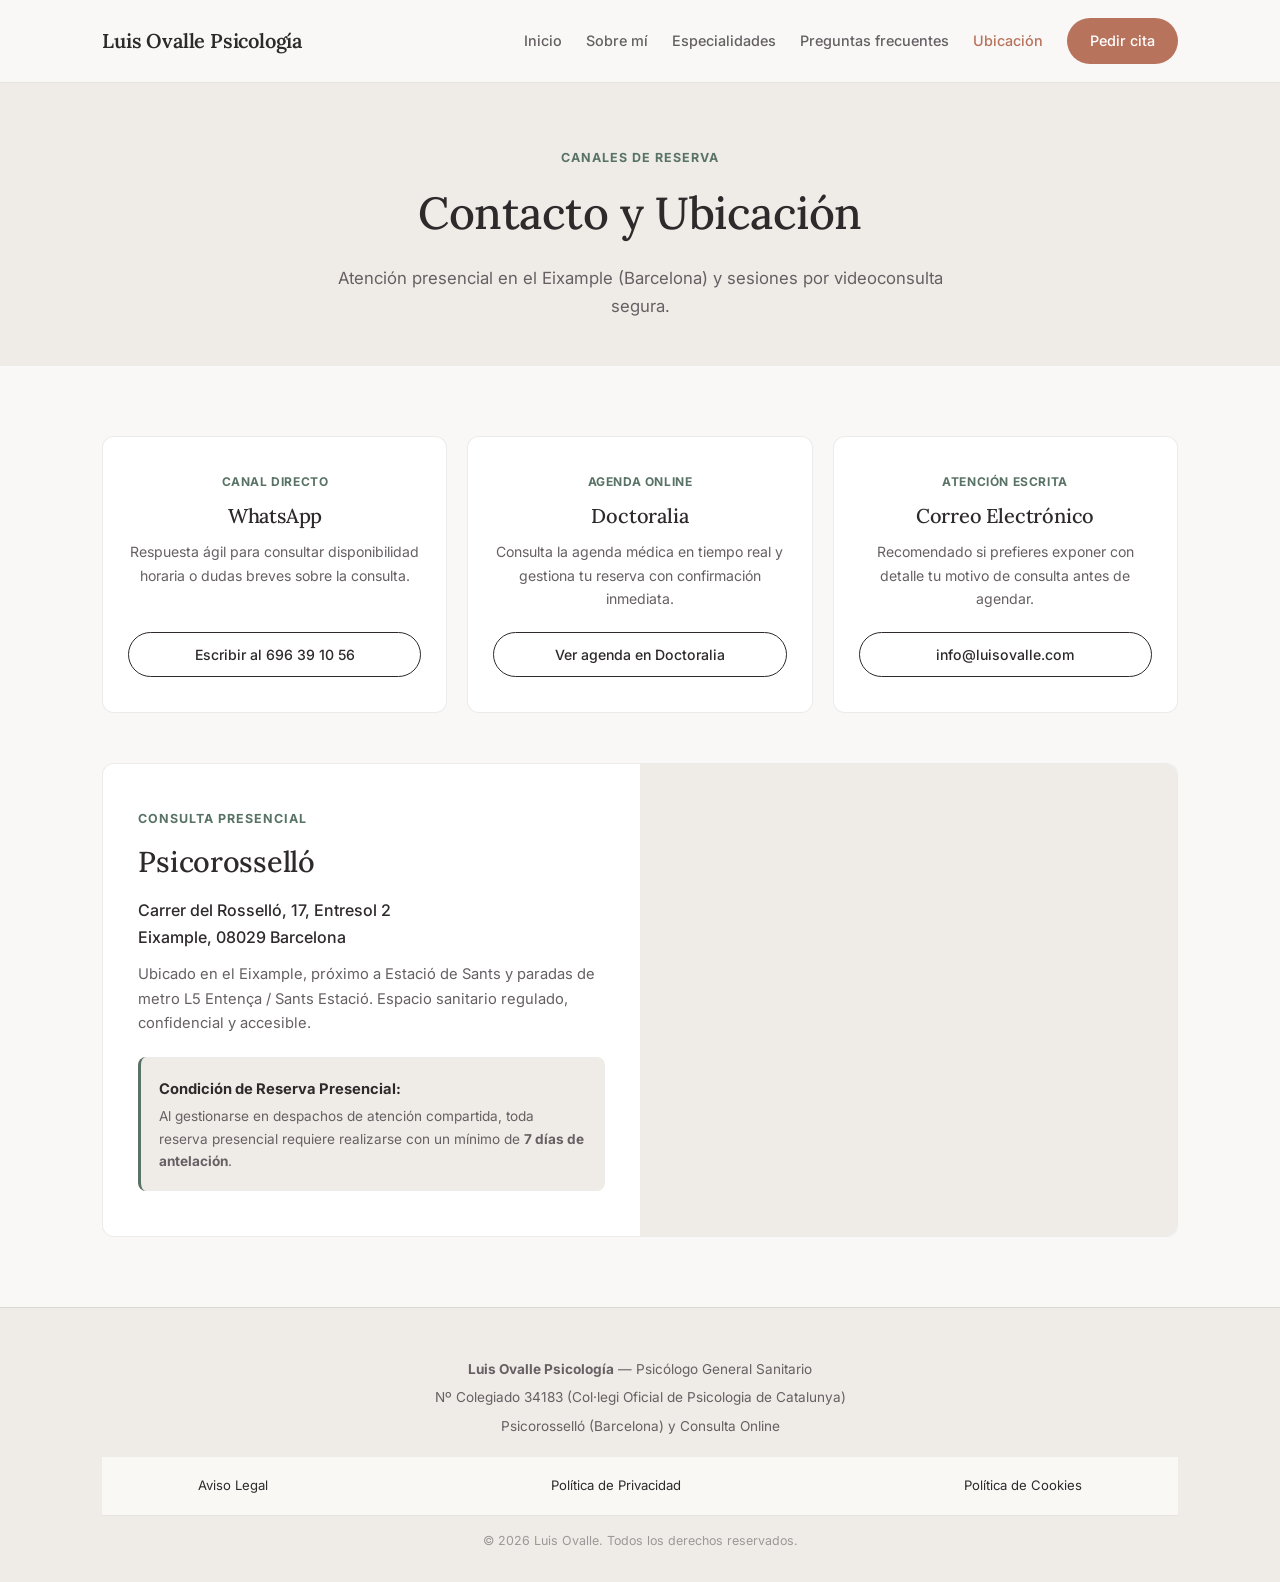
==== contacto-ubicacion.html @ 7ebac65e "Add files via upload" ====
<!DOCTYPE html>
<html lang="es">
<head>
    <meta charset="UTF-8">
    <meta name="viewport" content="width=device-width, initial-scale=1.0">
    <title>Contacto y Ubicación en Barcelona | Luis Ovalle Psicología</title>
    <meta name="description" content="Consulta presencial en Psicorosselló (Barcelona) y atención online. Reserva cita mediante WhatsApp, Doctoralia o correo electrónico.">
    
    <link rel="preconnect" href="https://fonts.googleapis.com">
    <link rel="preconnect" href="https://fonts.gstatic.com" crossorigin>
    <link href="https://fonts.googleapis.com/css2?family=Inter:wght@300;400;500;600;700&family=Lora:ital,wght@0,400;0,500;1,400&display=swap" rel="stylesheet">
    
    <link rel="stylesheet" href="css/config.css">
    <link rel="stylesheet" href="css/style.css">
    
    <link rel="icon" type="image/png" sizes="32x32" href="img/favicon-32x32.png">
    <meta property="og:title" content="Contacto y Ubicación | Luis Ovalle Psicología">
    <meta property="og:description" content="Consulta presencial en Psicorosselló (Barcelona) y online. Vías de reserva directa.">
    <meta property="og:image" content="https://luisovalle.com/img/og-preview.jpg">
</head>
<body>

    <!-- Navegación -->
    <!-- MENÚ COMÚN: editar js/componentes.js -->
    <div id="menu-comun"></div>

    <!-- Cabecera -->
    <header style="padding: 60px 8% 45px; text-align: center; background-color: var(--bg-alt);">
        <div class="section-container">
            <span class="section-subtitle">Canales de Reserva</span>
            <h1 style="font-size: 2.8rem; margin-bottom: 15px;">Contacto y Ubicación</h1>
            <p style="color: var(--text-light); max-width: 650px; margin: 0 auto; font-size: 1.05rem;">
                Atención presencial en el Eixample (Barcelona) y sesiones por videoconsulta segura.
            </p>
        </div>
    </header>

    <main style="padding: 70px 8%; background-color: var(--bg-base);">
        <div class="section-container">

            <!-- Canales Directos -->
            <div class="contact-grid" style="margin-bottom: 50px;">
                <div class="contact-card">
                    <div>
                        <span class="contact-meta">Canal Directo</span>
                        <h3>WhatsApp</h3>
                        <p>Respuesta ágil para consultar disponibilidad horaria o dudas breves sobre la consulta.</p>
                    </div>
                    <a href="https://wa.me/34696391056?text=Hola%20Luis,%20me%20gustar%C3%ADa%20consultar%20disponibilidad%20para%20una%20primera%20sesi%C3%B3n." target="_blank" class="btn btn-outline">Escribir al 696 39 10 56</a>
                </div>

                <div class="contact-card">
                    <div>
                        <span class="contact-meta">Agenda Online</span>
                        <h3>Doctoralia</h3>
                        <p>Consulta la agenda médica en tiempo real y gestiona tu reserva con confirmación inmediata.</p>
                    </div>
                    <a href="https://www.doctoralia.es/luis-ovalle/psicologo/barcelona" target="_blank" class="btn btn-outline">Ver agenda en Doctoralia</a>
                </div>

                <div class="contact-card">
                    <div>
                        <span class="contact-meta">Atención Escrita</span>
                        <h3>Correo Electrónico</h3>
                        <p>Recomendado si prefieres exponer con detalle tu motivo de consulta antes de agendar.</p>
                    </div>
                    <a href="mailto:info@luisovalle.com?subject=Consulta%20sobre%20sesiones%20psicol%C3%B3gicas" class="btn btn-outline">info@luisovalle.com</a>
                </div>
            </div>

            <!-- Ubicación -->
            <div style="background: #FFFFFF; border-radius: var(--border-radius); border: 1px solid var(--border-light); overflow: hidden; display: grid; grid-template-columns: 1fr 1fr; gap: 0;">
                
                <div style="padding: 45px 35px; display: flex; flex-direction: column; justify-content: center;">
                    <span class="section-subtitle">Consulta Presencial</span>
                    <h2 style="font-size: 1.8rem; margin-bottom: 12px;">Psicorosselló</h2>
                    <p style="color: var(--text-main); font-weight: 500; margin-bottom: 12px;">
                        Carrer del Rosselló, 17, Entresol 2<br>
                        Eixample, 08029 Barcelona
                    </p>
                    <p style="color: var(--text-light); font-size: 0.92rem; margin-bottom: 22px;">
                        Ubicado en el Eixample, próximo a Estació de Sants y paradas de metro L5 Entença / Sants Estació. Espacio sanitario regulado, confidencial y accesible.
                    </p>

                    <div style="background-color: var(--bg-alt); padding: 18px; border-radius: 8px; border-left: 3px solid var(--secondary);">
                        <strong style="color: var(--text-main); font-size: 0.92rem;">Condición de Reserva Presencial:</strong>
                        <p style="color: var(--text-light); font-size: 0.85rem; margin-top: 4px;">
                            Al gestionarse en despachos de atención compartida, toda reserva presencial requiere realizarse con un mínimo de <strong>7 días de antelación</strong>.
                        </p>
                    </div>
                </div>

                <!-- Mapa -->
                <div style="min-height: 380px; width: 100%; background-color: var(--bg-alt);">
                    <iframe 
                        title="Ubicación Psicorosselló"
                        width="100%" 
                        height="100%" 
                        frameborder="0" 
                        scrolling="no" 
                        marginheight="0" 
                        marginwidth="0" 
                        src="https://maps.google.com/maps?q=Carrer%20del%20Rossell%C3%B3,%2017,%2008029%20Barcelona&t=&z=16&ie=UTF8&iwloc=&output=embed"
                        style="border: 0; min-height: 380px; display: block;">
                    </iframe>
                </div>

            </div>

        </div>
    </main>

    <!-- Pie de página -->
    <!-- PIE COMÚN: editar js/componentes.js -->
    <div id="footer-comun"></div>

    <script src="js/componentes.js" defer></script>
</body>
</html>
---- css/config.css ----
/* EDITAR AQUÍ: colores y variables globales */
/* Variables de Diseño */
:root {
    --bg-base: #F9F8F6;
    --bg-alt: #EFECE7;
    --text-main: #2E2A2C;
    --text-light: #666064;
    --accent: #B8735D;
    --accent-hover: #9E5F4B;
    --secondary: #587365;
    --border-light: rgba(0, 0, 0, 0.08);
    --border-radius: 12px;
}
---- css/style.css ----
/* ESTILOS GENERALES: estructura, componentes y responsive. */
/* Colores definidos en css/config.css */

* {
    box-sizing: border-box;
    margin: 0;
    padding: 0;
}

html {
    scroll-behavior: smooth;
}

body {
    font-family: 'Inter', sans-serif;
    background-color: var(--bg-base);
    color: var(--text-main);
    line-height: 1.65;
    -webkit-font-smoothing: antialiased;
}

h1, h2, h3, h4, .logo {
    font-family: 'Lora', serif;
    font-weight: 500;
    color: var(--text-main);
    letter-spacing: -0.01em;
}

/* Navegación horizontal en una sola línea */
nav {
    display: flex;
    justify-content: space-between;
    align-items: center;
    padding: 18px 8%;
    background-color: rgba(249, 248, 246, 0.96);
    backdrop-filter: blur(8px);
    position: sticky;
    top: 0;
    z-index: 1000;
    border-bottom: 1px solid var(--border-light);
}

.logo {
    font-size: 1.25rem;
    text-decoration: none;
    font-weight: 600;
    color: var(--text-main);
    white-space: nowrap;
}

.nav-links {
    display: flex;
    align-items: center;
    gap: 24px;
}

.nav-links a {
    text-decoration: none;
    color: var(--text-light);
    font-size: 0.9rem;
    font-weight: 500;
    transition: color 0.2s ease;
    white-space: nowrap;
}

.nav-links a:hover,
.nav-links a.active {
    color: var(--accent);
}

/* Botones */
.btn {
    display: inline-block;
    background-color: var(--accent);
    color: #FFFFFF !important;
    padding: 10px 22px;
    text-decoration: none;
    border-radius: 25px;
    font-size: 0.88rem;
    font-weight: 500;
    transition: all 0.2s ease;
    border: 1px solid transparent;
    cursor: pointer;
    text-align: center;
    white-space: nowrap;
}

.btn:hover {
    background-color: var(--accent-hover);
    transform: translateY(-1px);
}

.btn-outline {
    background-color: transparent;
    color: var(--text-main) !important;
    border: 1.5px solid var(--text-main);
}

.btn-outline:hover {
    background-color: var(--text-main);
    color: #FFFFFF !important;
}

/* Hero / Portada */
.hero {
    display: flex;
    align-items: center;
    justify-content: space-between;
    padding: 60px 8% 70px;
    gap: 40px;
    max-width: 1200px;
    margin: 0 auto;
}

.hero-content {
    flex: 1.1;
    max-width: 580px;
}

.hero-tag {
    display: inline-block;
    background-color: var(--bg-alt);
    padding: 5px 14px;
    border-radius: 16px;
    font-size: 0.78rem;
    font-weight: 600;
    letter-spacing: 0.04em;
    text-transform: uppercase;
    margin-bottom: 20px;
    color: var(--secondary);
}

.hero h1 {
    font-size: 3rem;
    line-height: 1.18;
    margin-bottom: 20px;
}

.hero h1 i {
    font-style: italic;
    color: var(--accent);
}

.hero p {
    font-size: 1.05rem;
    color: var(--text-light);
    margin-bottom: 30px;
}

.hero-buttons {
    display: flex;
    gap: 12px;
    flex-wrap: wrap;
}

.hero-image-wrapper {
    flex: 0.9;
    display: flex;
    justify-content: flex-end;
}

.hero-image {
    width: 100%;
    max-width: 420px;
    height: 520px;
    background-color: #E2DDD5;
    border-radius: 16px;
    background-image: url('img/luis-ovalle.jpg');
    background-size: cover;
    background-position: center;
    border: 1px solid var(--border-light);
}

/* Cita */
.quote-section {
    background-color: var(--secondary);
    color: #FFFFFF;
    text-align: center;
    padding: 50px 8%;
}

.quote-section h2 {
    font-size: 1.7rem;
    color: #FFFFFF;
    max-width: 800px;
    margin: 0 auto;
    font-weight: 400;
    line-height: 1.4;
}

/* Marco Clínico */
.framework-section {
    padding: 70px 8%;
    background-color: var(--bg-alt);
}

.section-container {
    max-width: 1100px;
    margin: 0 auto;
}

.framework-grid {
    display: grid;
    grid-template-columns: repeat(auto-fit, minmax(300px, 1fr));
    gap: 30px;
}

.framework-item {
    background: #FFFFFF;
    padding: 35px;
    border-radius: var(--border-radius);
    border: 1px solid var(--border-light);
}

.framework-badge {
    font-size: 0.75rem;
    font-weight: 700;
    text-transform: uppercase;
    color: var(--accent);
    margin-bottom: 10px;
    display: inline-block;
    letter-spacing: 0.05em;
}

.framework-item h3 {
    font-size: 1.3rem;
    margin-bottom: 12px;
}

.framework-item p {
    color: var(--text-light);
    font-size: 0.94rem;
}

/* Especialidades (Sin dibujos, estilo Forapsico) */
.services {
    padding: 80px 8%;
    background-color: var(--bg-base);
}

.services-header {
    text-align: center;
    margin-bottom: 50px;
}

.section-subtitle {
    display: inline-block;
    font-size: 0.78rem;
    font-weight: 700;
    text-transform: uppercase;
    letter-spacing: 0.08em;
    color: var(--secondary);
    margin-bottom: 8px;
}

.services-header h2 {
    font-size: 2.2rem;
    margin-bottom: 10px;
}

.services-header p {
    color: var(--text-light);
    max-width: 600px;
    margin: 0 auto;
    font-size: 1rem;
}

.services-grid {
    display: grid;
    grid-template-columns: repeat(auto-fit, minmax(250px, 1fr));
    gap: 25px;
}

.service-card {
    background: #FFFFFF;
    padding: 35px 28px;
    border-radius: var(--border-radius);
    border: 1px solid var(--border-light);
    display: flex;
    flex-direction: column;
    justify-content: space-between;
    transition: border-color 0.2s ease, transform 0.2s ease;
}

.service-card:hover {
    border-color: var(--accent);
    transform: translateY(-2px);
}

.service-meta {
    font-size: 0.75rem;
    text-transform: uppercase;
    font-weight: 600;
    color: var(--secondary);
    margin-bottom: 12px;
    letter-spacing: 0.05em;
    display: block;
}

.service-card h3 {
    font-size: 1.25rem;
    margin-bottom: 12px;
    line-height: 1.3;
}

.service-card p {
    color: var(--text-light);
    font-size: 0.9rem;
    margin-bottom: 25px;
    flex-grow: 1;
}

.service-link {
    font-size: 0.85rem;
    font-weight: 600;
    color: var(--accent);
    text-decoration: none;
    letter-spacing: 0.02em;
}

.service-link:hover {
    text-decoration: underline;
}

/* Proceso en pasos */
.process-section {
    padding: 80px 8%;
    background-color: #FFFFFF;
}

.process-steps {
    display: grid;
    grid-template-columns: repeat(auto-fit, minmax(260px, 1fr));
    gap: 25px;
}

.step-card {
    padding: 30px 25px;
    border-left: 3px solid var(--accent);
    background-color: var(--bg-base);
    border-radius: 0 var(--border-radius) var(--border-radius) 0;
}

.step-num {
    font-size: 1.8rem;
    font-family: 'Lora', serif;
    font-weight: 700;
    color: var(--accent);
    display: block;
    margin-bottom: 6px;
}

.step-card h3 {
    font-size: 1.15rem;
    margin-bottom: 8px;
}

.step-card p {
    color: var(--text-light);
    font-size: 0.9rem;
}

/* Tarifas */
.pricing-section {
    padding: 80px 8%;
    background-color: var(--bg-base);
}

.pricing-card {
    background: #FFFFFF;
    border-radius: var(--border-radius);
    padding: 45px 35px;
    max-width: 850px;
    margin: 0 auto;
    border: 1px solid var(--border-light);
}

.pricing-header {
    text-align: center;
    border-bottom: 1px solid var(--border-light);
    padding-bottom: 25px;
    margin-bottom: 30px;
}

.pricing-header h3 {
    font-size: 1.5rem;
    margin-bottom: 8px;
}

.pricing-amount {
    font-size: 3rem;
    font-family: 'Lora', serif;
    font-weight: 700;
    color: var(--accent);
}

.pricing-duration {
    font-size: 1rem;
    color: var(--text-light);
    font-family: 'Inter', sans-serif;
    font-weight: 400;
}

.pricing-note {
    color: var(--text-light);
    font-size: 0.9rem;
    margin-top: 8px;
}

.modalities-grid {
    display: grid;
    grid-template-columns: repeat(auto-fit, minmax(260px, 1fr));
    gap: 25px;
    margin-bottom: 30px;
}

.modality-item h4 {
    font-size: 1.1rem;
    margin-bottom: 8px;
}

.modality-item p {
    color: var(--text-light);
    font-size: 0.9rem;
    margin-bottom: 6px;
}

.modality-condition {
    color: var(--secondary) !important;
    font-size: 0.85rem !important;
}

.pricing-cta {
    text-align: center;
}

/* Preguntas frecuentes (Acordeón nativo) */
.faq-section {
    padding: 80px 8%;
    background-color: var(--bg-alt);
}

.faq-container {
    max-width: 800px;
    margin: 0 auto;
}

.faq-item {
    background: #FFFFFF;
    border-radius: 8px;
    margin-bottom: 12px;
    border: 1px solid var(--border-light);
    overflow: hidden;
}

.faq-question {
    padding: 18px 22px;
    font-size: 1rem;
    font-weight: 600;
    cursor: pointer;
    list-style: none;
    position: relative;
    user-select: none;
}

.faq-question::-webkit-details-marker {
    display: none;
}

.faq-question::after {
    content: '+';
    position: absolute;
    right: 22px;
    font-size: 1.3rem;
    font-weight: 400;
    color: var(--accent);
}

.faq-item[open] .faq-question::after {
    content: '−';
}

.faq-item[open] .faq-question {
    border-bottom: 1px solid var(--border-light);
}

.faq-answer {
    padding: 18px 22px;
    color: var(--text-light);
    font-size: 0.92rem;
    line-height: 1.65;
}

/* Contacto */
.contact-grid {
    display: grid;
    grid-template-columns: repeat(auto-fit, minmax(250px, 1fr));
    gap: 20px;
}

.contact-card {
    background: #FFFFFF;
    padding: 35px 25px;
    border-radius: var(--border-radius);
    text-align: center;
    border: 1px solid var(--border-light);
    display: flex;
    flex-direction: column;
    justify-content: space-between;
}

.contact-meta {
    font-size: 0.75rem;
    text-transform: uppercase;
    font-weight: 700;
    letter-spacing: 0.05em;
    color: var(--secondary);
    margin-bottom: 8px;
    display: block;
}

.contact-card h3 {
    font-size: 1.25rem;
    margin-bottom: 8px;
}

.contact-card p {
    color: var(--text-light);
    font-size: 0.88rem;
    margin-bottom: 22px;
}

/* Pie de página */
footer {
    background-color: var(--bg-alt);
    padding: 50px 8% 25px;
    text-align: center;
    border-top: 1px solid var(--border-light);
}

.footer-content p {
    color: var(--text-light);
    font-size: 0.85rem;
    margin-bottom: 6px;
}

.footer-legal-nav {
    margin: 20px 0 15px;
}

.footer-legal-nav a {
    color: var(--text-main);
    text-decoration: none;
    margin: 0 10px;
    font-size: 0.82rem;
    transition: color 0.2s ease;
}

.footer-legal-nav a:hover {
    color: var(--accent);
}

.copyright {
    font-size: 0.78rem !important;
    opacity: 0.6;
    margin-top: 12px;
}

/* Responsividad para móviles */
@media (max-width: 900px) {
    .nav-links {
        display: none;
    }
    .hero {
        flex-direction: column-reverse;
        padding-top: 35px;
        text-align: center;
    }
    .hero-buttons {
        justify-content: center;
    }
    .hero h1 {
        font-size: 2.3rem;
    }
    .hero-image-wrapper {
        justify-content: center;
        width: 100%;
    }
    .hero-image {
        height: 380px;
    }
    .pricing-amount {
        font-size: 2.4rem;
    }
}
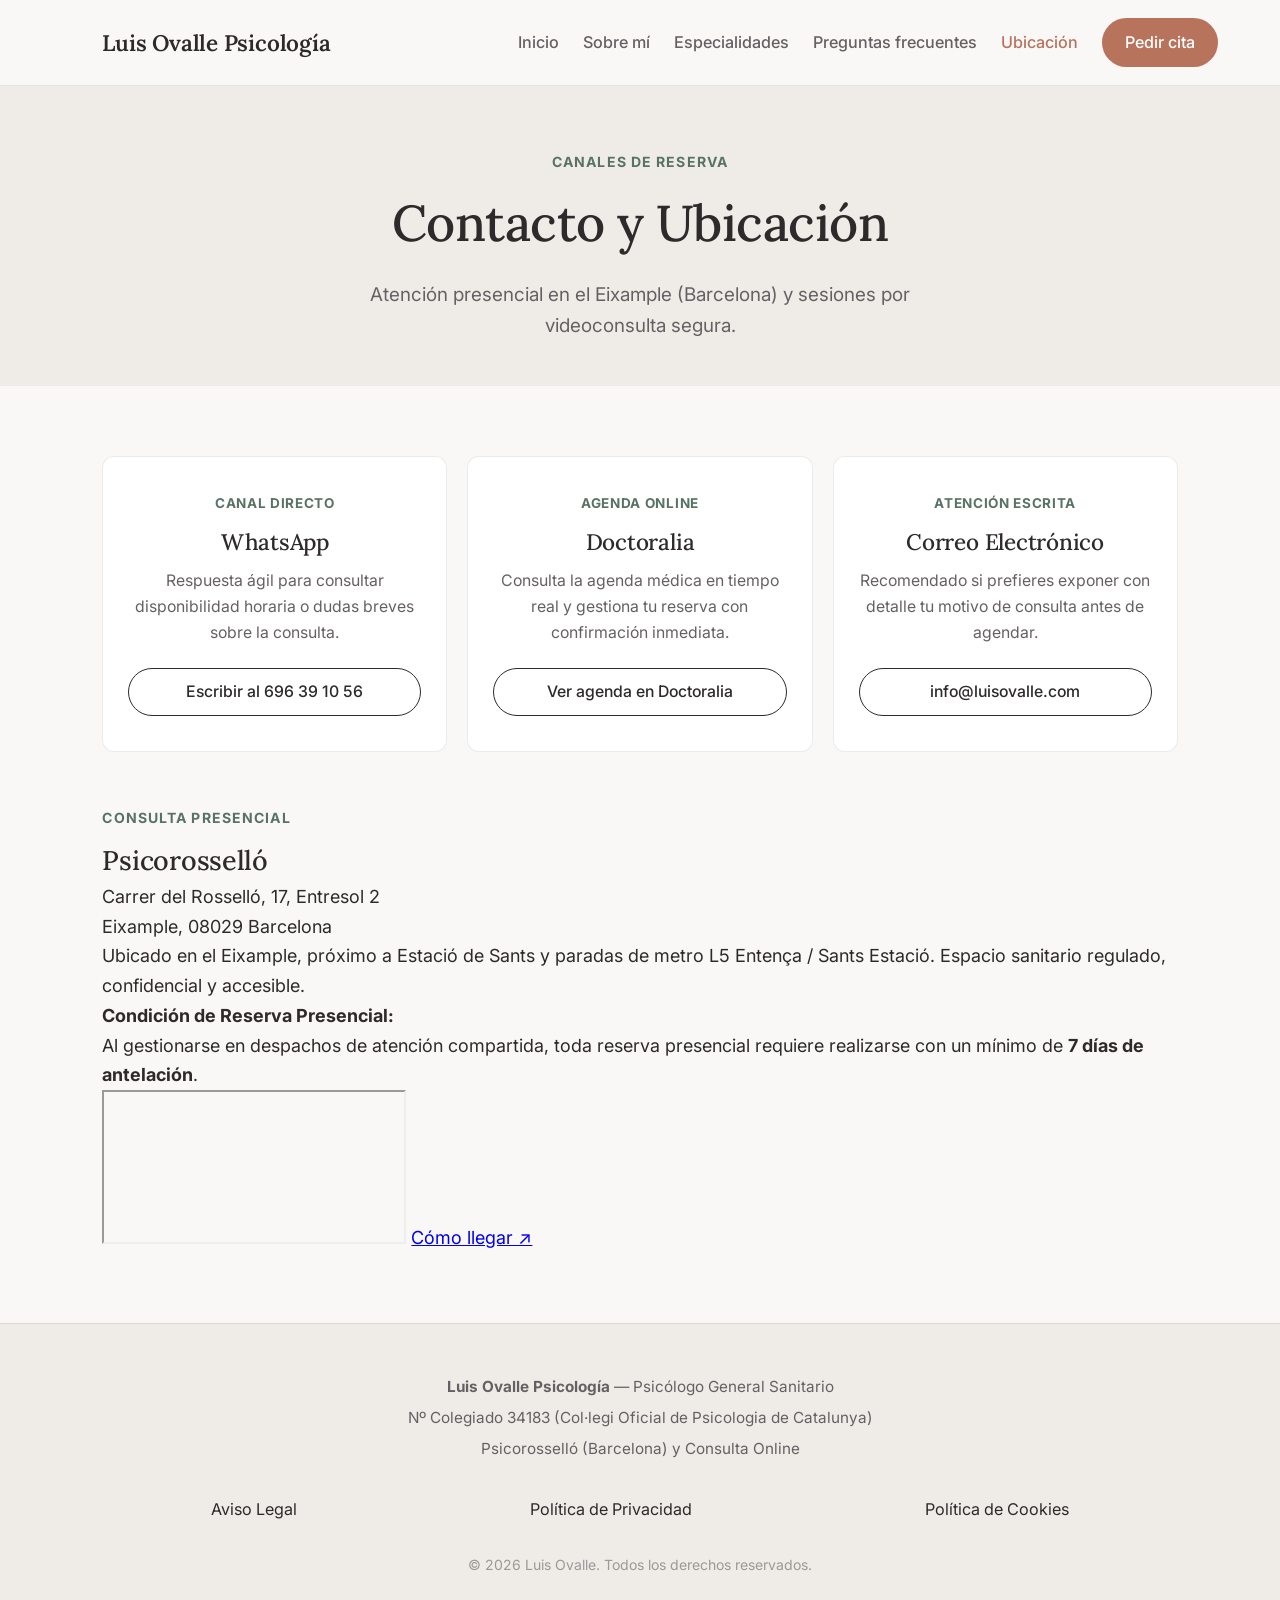
==== commit e2134cff: "Update contacto-ubicacion.html" ====
--- a/contacto-ubicacion.html
+++ b/contacto-ubicacion.html
@@ -68,46 +68,91 @@
                 </div>
             </div>
 
-            <!-- Ubicación -->
-            <div style="background: #FFFFFF; border-radius: var(--border-radius); border: 1px solid var(--border-light); overflow: hidden; display: grid; grid-template-columns: 1fr 1fr; gap: 0;">
-                
-                <div style="padding: 45px 35px; display: flex; flex-direction: column; justify-content: center;">
-                    <span class="section-subtitle">Consulta Presencial</span>
-                    <h2 style="font-size: 1.8rem; margin-bottom: 12px;">Psicorosselló</h2>
-                    <p style="color: var(--text-main); font-weight: 500; margin-bottom: 12px;">
-                        Carrer del Rosselló, 17, Entresol 2<br>
-                        Eixample, 08029 Barcelona
-                    </p>
-                    <p style="color: var(--text-light); font-size: 0.92rem; margin-bottom: 22px;">
-                        Ubicado en el Eixample, próximo a Estació de Sants y paradas de metro L5 Entença / Sants Estació. Espacio sanitario regulado, confidencial y accesible.
-                    </p>
+            
+<!-- =========================================
+     UBICACIÓN - CONSULTA PRESENCIAL
+     Diseño adaptable a ordenador y móvil
+     ========================================= -->
 
-                    <div style="background-color: var(--bg-alt); padding: 18px; border-radius: 8px; border-left: 3px solid var(--secondary);">
-                        <strong style="color: var(--text-main); font-size: 0.92rem;">Condición de Reserva Presencial:</strong>
-                        <p style="color: var(--text-light); font-size: 0.85rem; margin-top: 4px;">
-                            Al gestionarse en despachos de atención compartida, toda reserva presencial requiere realizarse con un mínimo de <strong>7 días de antelación</strong>.
-                        </p>
-                    </div>
-                </div>
+<div class="location-panel">
 
-                <!-- Mapa -->
-                <div style="min-height: 380px; width: 100%; background-color: var(--bg-alt);">
-                    <iframe 
-                        title="Ubicación Psicorosselló"
-                        width="100%" 
-                        height="100%" 
-                        frameborder="0" 
-                        scrolling="no" 
-                        marginheight="0" 
-                        marginwidth="0" 
-                        src="https://maps.google.com/maps?q=Carrer%20del%20Rossell%C3%B3,%2017,%2008029%20Barcelona&t=&z=16&ie=UTF8&iwloc=&output=embed"
-                        style="border: 0; min-height: 380px; display: block;">
-                    </iframe>
-                </div>
+    <!-- =====================================
+         INFORMACIÓN DE LA CONSULTA
+         ===================================== -->
 
-            </div>
+    <div class="location-info">
+
+        <span class="section-subtitle">
+            Consulta Presencial
+        </span>
+
+        <h2 class="location-title">
+            Psicorosselló
+        </h2>
+
+        <!-- Dirección -->
+        <p class="location-address">
+            Carrer del Rosselló, 17, Entresol 2
+            <br>
+            Eixample, 08029 Barcelona
+        </p>
+
+        <!-- Información sobre la ubicación -->
+        <p class="location-description">
+            Ubicado en el Eixample, próximo a Estació
+            de Sants y paradas de metro L5 Entença /
+            Sants Estació. Espacio sanitario regulado,
+            confidencial y accesible.
+        </p>
+
+        <!-- Condiciones de reserva presencial -->
+        <div class="location-notice">
+
+            <strong>
+                Condición de Reserva Presencial:
+            </strong>
+
+            <p>
+                Al gestionarse en despachos de atención
+                compartida, toda reserva presencial
+                requiere realizarse con un mínimo de
+                <strong>7 días de antelación</strong>.
+            </p>
 
         </div>
+
+    </div>
+
+
+    <!-- =====================================
+         MAPA DE GOOGLE MAPS
+         ===================================== -->
+
+    <div class="location-map">
+
+        <iframe
+            title="Ubicación de Psicorosselló en Barcelona"
+            src="https://maps.google.com/maps?q=Carrer%20del%20Rossell%C3%B3,%2017,%2008029%20Barcelona&t=&z=16&ie=UTF8&iwloc=&output=embed"
+            loading="lazy"
+            referrerpolicy="no-referrer-when-downgrade"
+            allowfullscreen>
+        </iframe>
+
+        <!-- Botón para abrir Google Maps -->
+        <a
+            href="https://www.google.com/maps/search/?api=1&amp;query=Carrer%20del%20Rossell%C3%B3%2017%2008029%20Barcelona"
+            target="_blank"
+            rel="noopener noreferrer"
+            class="location-directions">
+
+            Cómo llegar ↗
+
+        </a>
+
+    </div>
+
+</div>
+
     </main>
 
     <!-- Pie de página -->
--- a/css/style.css
+++ b/css/style.css
@@ -1,5 +1,11 @@
-/* ESTILOS GENERALES: estructura, componentes y responsive. */
-/* Colores definidos en css/config.css */
+
+/* =========================================
+   LUIS OVALLE PSICOLOGÍA
+   STYLE.CSS COMPLETO Y REPARADO
+   Colores definidos en css/config.css
+   ========================================= */
+
+/* CONFIGURACIÓN GENERAL */
 
 * {
     box-sizing: border-box;
@@ -7,8 +13,13 @@
     padding: 0;
 }
 
+:root {
+    --letra-ordenador: 18px;
+}
+
 html {
     scroll-behavior: smooth;
+    font-size: 16px;
 }
 
 body {
@@ -26,7 +37,10 @@
     letter-spacing: -0.01em;
 }
 
-/* Navegación horizontal en una sola línea */
+/* =========================================
+   MENÚ DE NAVEGACIÓN
+   ========================================= */
+
 nav {
     display: flex;
     justify-content: space-between;
@@ -68,7 +82,10 @@
     color: var(--accent);
 }
 
-/* Botones */
+/* =========================================
+   BOTONES
+   ========================================= */
+
 .btn {
     display: inline-block;
     background-color: var(--accent);
@@ -101,7 +118,10 @@
     color: #FFFFFF !important;
 }
 
-/* Hero / Portada */
+/* =========================================
+   PORTADA / INICIO
+   ========================================= */
+
 .hero {
     display: flex;
     align-items: center;
@@ -153,6 +173,10 @@
     flex-wrap: wrap;
 }
 
+/* =========================================
+   FOTOGRAFÍA DE LUIS
+   ========================================= */
+
 .hero-image-wrapper {
     flex: 0.9;
     display: flex;
@@ -164,14 +188,18 @@
     max-width: 420px;
     height: 520px;
     background-color: #E2DDD5;
-    border-radius: 16px;
-    background-image: url('img/luis-ovalle.jpg');
+    background-image: url('../img/luis-ovalle.jpg');
     background-size: cover;
     background-position: center;
+    background-repeat: no-repeat;
+    border-radius: 16px;
     border: 1px solid var(--border-light);
 }
 
-/* Cita */
+/* =========================================
+   FRASE DESTACADA
+   ========================================= */
+
 .quote-section {
     background-color: var(--secondary);
     color: #FFFFFF;
@@ -188,7 +216,10 @@
     line-height: 1.4;
 }
 
-/* Marco Clínico */
+/* =========================================
+   MARCO CLÍNICO
+   ========================================= */
+
 .framework-section {
     padding: 70px 8%;
     background-color: var(--bg-alt);
@@ -232,7 +263,10 @@
     font-size: 0.94rem;
 }
 
-/* Especialidades (Sin dibujos, estilo Forapsico) */
+/* =========================================
+   SERVICIOS DE INICIO
+   ========================================= */
+
 .services {
     padding: 80px 8%;
     background-color: var(--bg-base);
@@ -322,7 +356,10 @@
     text-decoration: underline;
 }
 
-/* Proceso en pasos */
+/* =========================================
+   PROCESO EN PASOS
+   ========================================= */
+
 .process-section {
     padding: 80px 8%;
     background-color: #FFFFFF;
@@ -360,7 +397,10 @@
     font-size: 0.9rem;
 }
 
-/* Tarifas */
+/* =========================================
+   TARIFAS
+   ========================================= */
+
 .pricing-section {
     padding: 80px 8%;
     background-color: var(--bg-base);
@@ -434,7 +474,10 @@
     text-align: center;
 }
 
-/* Preguntas frecuentes (Acordeón nativo) */
+/* =========================================
+   PREGUNTAS FRECUENTES
+   ========================================= */
+
 .faq-section {
     padding: 80px 8%;
     background-color: var(--bg-alt);
@@ -491,7 +534,10 @@
     line-height: 1.65;
 }
 
-/* Contacto */
+/* =========================================
+   CONTACTO
+   ========================================= */
+
 .contact-grid {
     display: grid;
     grid-template-columns: repeat(auto-fit, minmax(250px, 1fr));
@@ -530,7 +576,10 @@
     margin-bottom: 22px;
 }
 
-/* Pie de página */
+/* =========================================
+   FOOTER - CONSERVAR DISEÑO
+   ========================================= */
+
 footer {
     background-color: var(--bg-alt);
     padding: 50px 8% 25px;
@@ -545,14 +594,24 @@
 }
 
 .footer-legal-nav {
-    margin: 20px 0 15px;
+    display: flex;
+    justify-content: space-around;
+    align-items: center;
+    flex-wrap: wrap;
+    gap: 15px;
+    margin: 20px auto 15px;
+    padding: 15px 0;
+    background-color: transparent !important;
+    box-shadow: none;
+    border: none;
 }
 
 .footer-legal-nav a {
+    margin: 0 10px;
+    background-color: transparent;
     color: var(--text-main);
     text-decoration: none;
-    margin: 0 10px;
-    font-size: 0.82rem;
+    font-size: 0.9rem;
     transition: color 0.2s ease;
 }
 
@@ -566,30 +625,690 @@
     margin-top: 12px;
 }
 
-/* Responsividad para móviles */
-@media (max-width: 900px) {
+/* =========================================
+   SOBRE MÍ - DISEÑO EDITORIAL
+   ========================================= */
+
+.about-editorial {
+    background-color: var(--bg-base);
+    padding: 90px 8% 110px;
+}
+
+.about-editorial-container {
+    width: 100%;
+    max-width: 1100px;
+    margin: 0 auto;
+}
+
+.about-editorial-heading {
+    margin-bottom: 45px;
+}
+
+.about-editorial-heading .section-subtitle {
+    display: block;
+    margin-bottom: 12px;
+}
+
+.about-editorial-heading h2 {
+    font-size: 2.4rem;
+    line-height: 1.25;
+    color: var(--accent);
+    margin-bottom: 20px;
+}
+
+.about-editorial-line {
+    width: 55px;
+    height: 3px;
+    border-radius: 3px;
+    background-color: var(--accent);
+}
+
+.about-editorial-grid {
+    display: grid;
+    grid-template-columns: minmax(0, 1.15fr) minmax(0, 1fr);
+    gap: 55px;
+    align-items: start;
+}
+
+.about-editorial-text {
+    min-width: 0;
+}
+
+.about-editorial-text p {
+    font-size: 1.05rem;
+    line-height: 1.85;
+    color: var(--text-light);
+    margin-bottom: 25px;
+}
+
+.about-editorial-text p:last-child {
+    margin-bottom: 0;
+}
+
+.about-editorial-text strong {
+    font-weight: 600;
+}
+
+.about-editorial-training {
+    min-width: 0;
+    background-color: #FFFFFF;
+    padding: 38px 40px;
+    border-radius: 14px;
+    border: 1px solid var(--border-light);
+    box-shadow: 0 10px 35px rgba(0, 0, 0, 0.025);
+}
+
+.about-editorial-training h3 {
+    font-size: 1.55rem;
+    margin-bottom: 14px;
+}
+
+.about-training-line {
+    width: 40px;
+    height: 2px;
+    background-color: var(--accent);
+    margin-bottom: 25px;
+}
+
+.about-editorial-list {
+    list-style: none;
+    padding: 0;
+    margin: 0;
+}
+
+.about-editorial-list li {
+    position: relative;
+    padding-left: 30px;
+    margin-bottom: 22px;
+    font-size: 0.95rem;
+    line-height: 1.7;
+    color: var(--text-light);
+}
+
+.about-editorial-list li:last-child {
+    margin-bottom: 0;
+}
+
+.about-editorial-list li::before {
+    content: "✓";
+    position: absolute;
+    left: 0;
+    top: 0;
+    color: var(--secondary);
+    font-weight: 700;
+    font-size: 1.1rem;
+}
+
+/* =========================================
+   ESPECIALIDADES - DISEÑO 2 X 2
+   ========================================= */
+
+.esp-container {
+    width: 100%;
+    max-width: 1120px;
+    margin: 0 auto;
+}
+
+/* CABECERA DE ESPECIALIDADES */
+
+.esp-page-header {
+    background-color: var(--bg-base);
+    padding: 75px 8% 55px;
+    text-align: center;
+}
+
+.esp-kicker {
+    display: block;
+    font-size: 0.78rem;
+    font-weight: 700;
+    text-transform: uppercase;
+    letter-spacing: 0.08em;
+    color: var(--secondary);
+    margin-bottom: 12px;
+}
+
+.esp-title {
+    font-family: 'Lora', serif;
+    font-size: 2.8rem;
+    line-height: 1.2;
+    margin-bottom: 20px;
+}
+
+.esp-intro {
+    max-width: 760px;
+    margin: 0 auto;
+    font-size: 1.05rem;
+    line-height: 1.8;
+    color: var(--text-light);
+}
+
+/* CUADRÍCULA */
+
+.esp-main {
+    padding: 20px 8% 100px;
+    background-color: var(--bg-base);
+}
+
+.esp-grid {
+    display: grid;
+    grid-template-columns: repeat(2, minmax(0, 1fr));
+    gap: 28px;
+    align-items: stretch;
+}
+
+/* TARJETAS DE ESPECIALIDADES */
+
+.esp-card {
+    min-width: 0;
+    height: 100%;
+    display: flex;
+    flex-direction: column;
+    background-color: #FFFFFF;
+    padding: 38px 36px;
+    border: 1px solid var(--border-light);
+    border-radius: 16px;
+    box-shadow: 0 8px 30px rgba(0, 0, 0, 0.03);
+    transition:
+        transform 0.25s ease,
+        border-color 0.25s ease,
+        box-shadow 0.25s ease;
+}
+
+.esp-card-top {
+    margin-bottom: 20px;
+}
+
+.esp-card-top::before {
+    content: "";
+    display: block;
+    width: 42px;
+    height: 3px;
+    background-color: var(--accent);
+    border-radius: 3px;
+    margin-bottom: 20px;
+}
+
+.esp-card-tag {
+    display: block;
+    font-size: 0.75rem;
+    font-weight: 700;
+    text-transform: uppercase;
+    letter-spacing: 0.07em;
+    color: var(--secondary);
+    margin-bottom: 12px;
+}
+
+.esp-card-title {
+    font-family: 'Lora', serif;
+    font-size: 1.55rem;
+    font-weight: 500;
+    line-height: 1.3;
+    color: var(--text-main);
+    margin: 0;
+}
+
+.esp-card-text {
+    font-size: 0.98rem;
+    line-height: 1.8;
+    color: var(--text-light);
+    margin-bottom: 25px;
+}
+
+/* LISTAS DE INTERVENCIÓN */
+
+.esp-card-list {
+    list-style: none;
+    padding: 24px 0 0;
+    margin: 0;
+    border-top: 1px solid var(--border-light);
+    display: flex;
+    flex-direction: column;
+    gap: 16px;
+}
+
+.esp-card-list li {
+    position: relative;
+    padding-left: 27px;
+    font-size: 0.92rem;
+    line-height: 1.7;
+    color: var(--text-light);
+}
+
+.esp-card-list li::before {
+    content: "✓";
+    position: absolute;
+    left: 0;
+    top: 0;
+    color: var(--secondary);
+    font-weight: 700;
+    font-size: 1rem;
+}
+
+@media (hover: hover) {
+    .esp-card:hover {
+        transform: translateY(-4px);
+        border-color: var(--accent);
+        box-shadow: 0 14px 35px rgba(0, 0, 0, 0.055);
+    }
+}
+
+/* BLOQUE FINAL DE CONTACTO */
+
+.esp-cta {
+    max-width: 850px;
+    margin: 75px auto 0;
+    padding: 55px 45px;
+    background-color: var(--bg-alt);
+    border: 1px solid var(--border-light);
+    border-radius: 16px;
+    text-align: center;
+}
+
+.esp-cta-title {
+    font-family: 'Lora', serif;
+    font-size: 1.9rem;
+    line-height: 1.35;
+    max-width: 650px;
+    margin: 0 auto 18px;
+}
+
+.esp-cta-text {
+    font-size: 1rem;
+    line-height: 1.75;
+    color: var(--text-light);
+    max-width: 640px;
+    margin: 0 auto 28px;
+}
+
+/* =========================================
+   RESPONSIVE - TABLET Y MÓVIL
+   ========================================= */
+
+@media screen and (max-width: 900px) {
+
     .nav-links {
         display: none;
     }
+
     .hero {
         flex-direction: column-reverse;
         padding-top: 35px;
         text-align: center;
     }
+
     .hero-buttons {
         justify-content: center;
     }
+
     .hero h1 {
         font-size: 2.3rem;
     }
+
     .hero-image-wrapper {
         justify-content: center;
         width: 100%;
     }
+
     .hero-image {
         height: 380px;
     }
+
     .pricing-amount {
         font-size: 2.4rem;
     }
-}
+
+    /* SOBRE MÍ */
+
+    .about-editorial {
+        padding: 60px 8% 80px;
+    }
+
+    .about-editorial-heading {
+        margin-bottom: 30px;
+    }
+
+    .about-editorial-heading h2 {
+        font-size: 2rem;
+    }
+
+    .about-editorial-grid {
+        grid-template-columns: 1fr;
+        gap: 35px;
+    }
+
+    .about-editorial-text p {
+        line-height: 1.8;
+    }
+
+    .about-editorial-training {
+        padding: 30px 25px;
+    }
+
+    .about-editorial-training h3 {
+        font-size: 1.4rem;
+    }
+
+    /* ESPECIALIDADES */
+
+    .esp-page-header {
+        padding: 55px 8% 45px;
+    }
+
+    .esp-title {
+        font-size: 2.3rem;
+    }
+
+    .esp-main {
+        padding: 15px 8% 75px;
+    }
+
+    .esp-grid {
+        grid-template-columns: 1fr;
+        gap: 25px;
+    }
+
+    .esp-card {
+        padding: 32px 28px;
+    }
+
+    .esp-cta {
+        margin-top: 55px;
+        padding: 40px 30px;
+    }
+
+    .esp-cta-title {
+        font-size: 1.6rem;
+    }
+}
+
+/* =========================================
+   MÓVILES PEQUEÑOS
+   ========================================= */
+
+@media screen and (max-width: 480px) {
+
+    .esp-title {
+        font-size: 2rem;
+    }
+
+    .esp-card {
+        padding: 28px 24px;
+    }
+
+    .esp-card-title {
+        font-size: 1.4rem;
+    }
+
+    .esp-card-text {
+        font-size: 0.95rem;
+    }
+
+    .esp-card-list li {
+        font-size: 0.9rem;
+    }
+
+    .esp-cta {
+        padding: 35px 22px;
+    }
+}
+
+/* FOOTER EN MÓVIL */
+
+@media (max-width: 768px) {
+    .footer-legal-nav {
+        justify-content: center;
+        gap: 12px 20px;
+    }
+}
+
+/* =========================================
+   TIPOGRAFÍA GLOBAL - SOLO ORDENADOR
+
+   16px = original
+   18px = +12,5%
+   19px = +18,75%
+   20px = +25%
+   ========================================= */
+
+@media screen and (min-width: 1024px) {
+    html {
+        font-size: var(--letra-ordenador);
+    }
+}
+
+/* =========================================
+   MENÚ HAMBURGUESA PARA MÓVIL
+
+   Ordenador: menú horizontal original
+   Móvil: botón con tres líneas
+   ========================================= */
+
+
+/* CONTENEDOR PRINCIPAL */
+
+.site-nav {
+    position: sticky;
+    top: 0;
+    z-index: 1000;
+}
+
+/* OCULTAR BOTÓN EN ORDENADOR */
+
+.mobile-menu-toggle {
+    display: none;
+}
+
+/* OCULTAR DESPLEGABLE EN ORDENADOR */
+
+.mobile-nav {
+    display: none;
+}
+
+/* IMPORTANTE:
+   Mantener cerrado cuando tenga hidden */
+
+.mobile-nav[hidden] {
+    display: none !important;
+}
+
+
+/* =========================================
+   VERSIÓN MÓVIL Y TABLET
+   ========================================= */
+
+@media screen and (max-width: 900px) {
+
+    /* CABECERA */
+
+    .site-nav {
+        display: flex;
+        justify-content: space-between;
+        align-items: center;
+
+        padding: 17px 6%;
+        background-color: var(--bg-base);
+    }
+
+    /* NOMBRE DE LUIS */
+
+    .site-nav .logo {
+        font-size: 1.15rem;
+        white-space: normal;
+        line-height: 1.3;
+    }
+
+    /* OCULTAR MENÚ DEL ORDENADOR */
+
+    .site-nav .nav-links {
+        display: none;
+    }
+
+    /* BOTÓN HAMBURGUESA */
+
+    .mobile-menu-toggle {
+        display: flex;
+        flex-direction: column;
+        align-items: center;
+        justify-content: center;
+
+        gap: 5px;
+
+        width: 44px;
+        height: 44px;
+        flex-shrink: 0;
+
+        margin-left: 16px;
+        padding: 10px;
+
+        border: none;
+        border-radius: 8px;
+
+        background: transparent;
+        cursor: pointer;
+
+        position: relative;
+        z-index: 1002;
+    }
+
+    /* LAS TRES LÍNEAS */
+
+    .mobile-menu-toggle span {
+        display: block;
+
+        width: 24px;
+        height: 2px;
+
+        background-color: var(--text-main);
+        border-radius: 3px;
+
+        transition:
+            transform 0.25s ease,
+            opacity 0.25s ease;
+    }
+
+    /* ANIMACIÓN: TRES LÍNEAS A X */
+
+    .mobile-menu-toggle.is-open span:nth-child(1) {
+        transform: translateY(7px) rotate(45deg);
+    }
+
+    .mobile-menu-toggle.is-open span:nth-child(2) {
+        opacity: 0;
+    }
+
+    .mobile-menu-toggle.is-open span:nth-child(3) {
+        transform: translateY(-7px) rotate(-45deg);
+    }
+
+    /* MENÚ DESPLEGABLE */
+
+    .mobile-nav {
+        position: absolute;
+
+        top: 100%;
+        left: 0;
+        right: 0;
+
+        display: flex;
+        flex-direction: column;
+
+        padding: 16px 6% 25px;
+
+        background-color: var(--bg-base);
+
+        border-top: 1px solid var(--border-light);
+        border-bottom: 1px solid var(--border-light);
+
+        box-shadow: 0 14px 24px rgba(0, 0, 0, 0.07);
+
+        z-index: 1001;
+    }
+
+    /* ENLACES DEL MENÚ */
+
+    .mobile-nav a {
+        display: block;
+
+        padding: 15px 10px;
+
+        color: var(--text-main);
+
+        text-decoration: none;
+
+        font-family: 'Inter', sans-serif;
+        font-size: 1rem;
+        font-weight: 500;
+
+        border-bottom: 1px solid var(--border-light);
+
+        transition: color 0.2s ease;
+    }
+
+    /* PÁGINA ACTIVA */
+
+    .mobile-nav a.active,
+    .mobile-nav a:hover {
+        color: var(--accent);
+    }
+
+    /* BOTÓN PEDIR CITA */
+
+    .mobile-nav a.btn {
+        display: block;
+
+        margin-top: 18px;
+        padding: 14px 20px;
+
+        border: none;
+        border-radius: 30px;
+
+        background-color: var(--accent);
+        color: #FFFFFF !important;
+
+        text-align: center;
+        font-size: 1rem;
+        font-weight: 600;
+    }
+
+    /* ACCESIBILIDAD */
+
+    .mobile-menu-toggle:focus-visible,
+    .mobile-nav a:focus-visible {
+        outline: 2px solid var(--accent);
+        outline-offset: 3px;
+    }
+}
+
+
+/* =========================================
+   MÓVILES MUY ESTRECHOS
+   ========================================= */
+
+@media screen and (max-width: 380px) {
+
+    .site-nav .logo {
+        font-size: 1rem;
+    }
+
+    .mobile-nav a {
+        padding: 13px 8px;
+    }
+
+}
+
+
+/* =========================================
+   MENÚ SUPERIOR - AJUSTE SOLO ORDENADOR
+   ========================================= */
+
+@media screen and (min-width: 1024px) {
+
+    /* Desplazar los enlaces hacia la derecha */
+    .site-nav .nav-links {
+        position: relative;
+        left: 40px;
+    }
+
+}
+
+
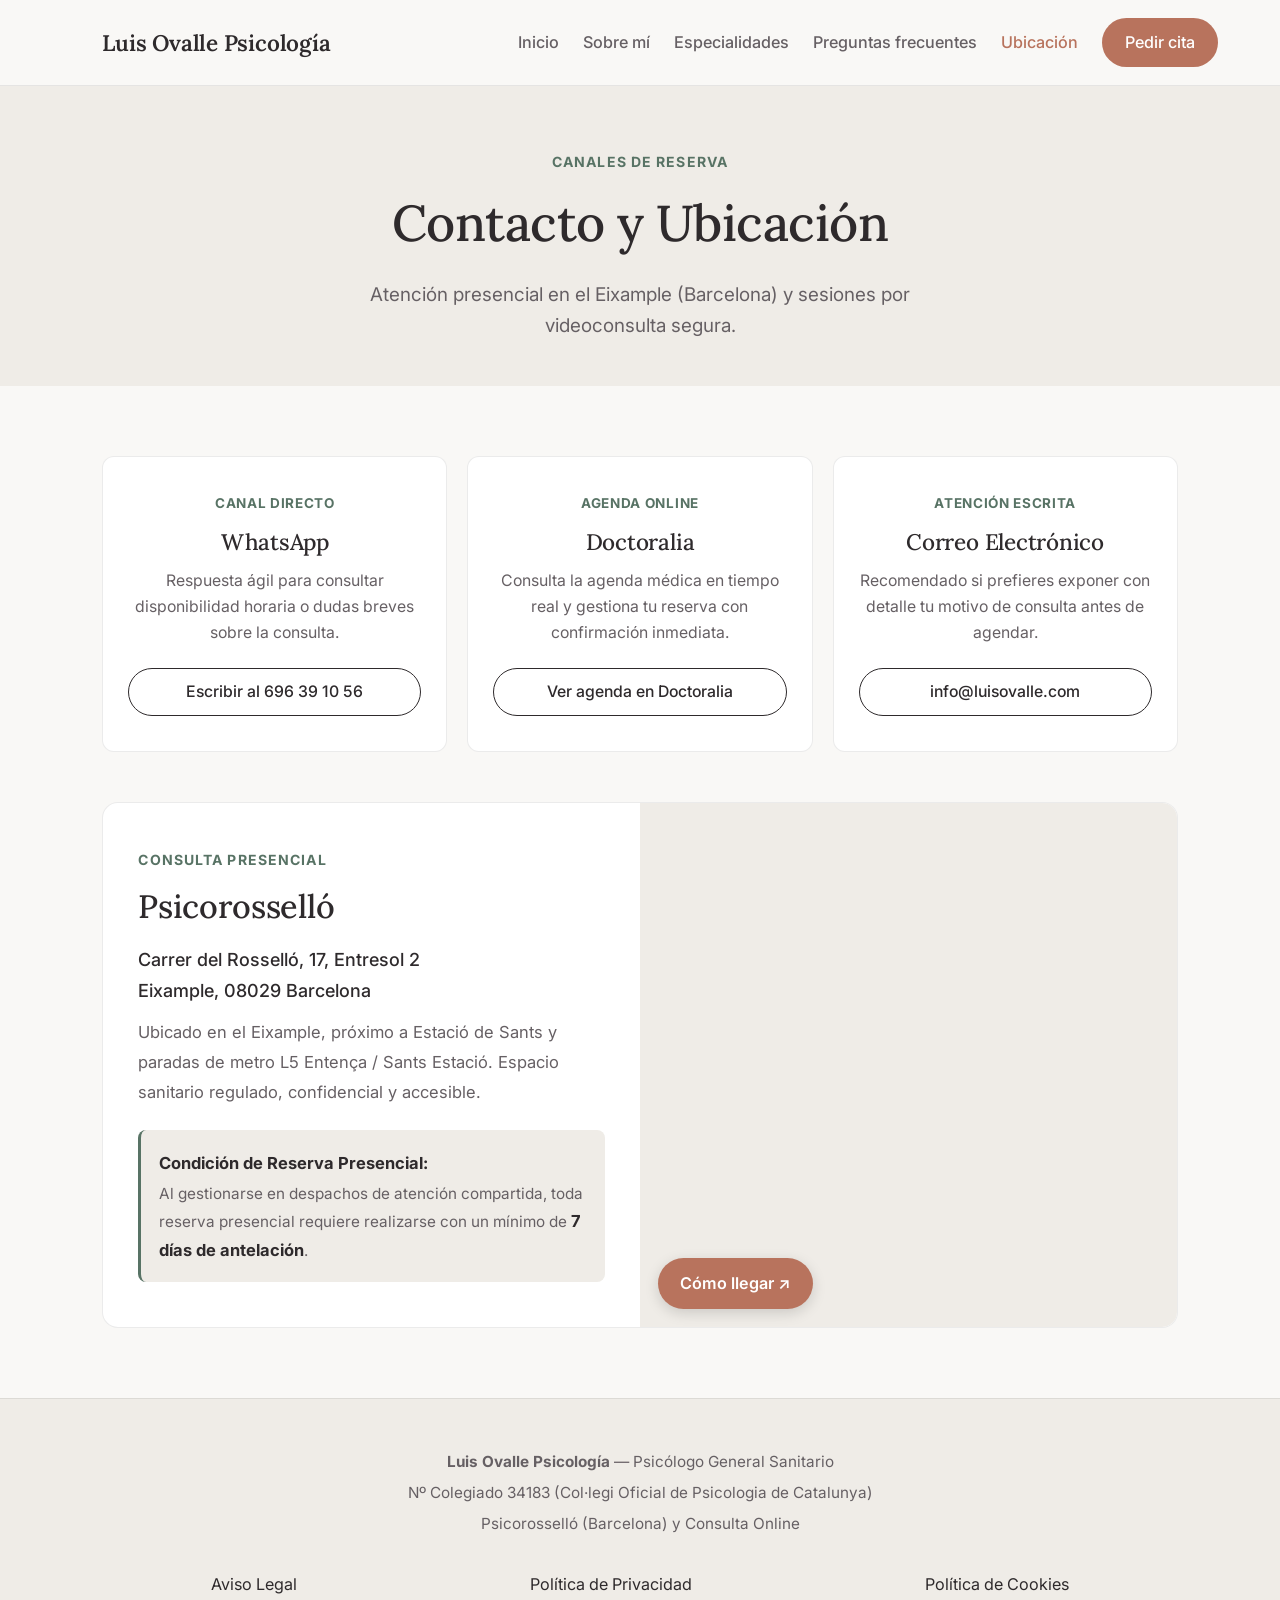
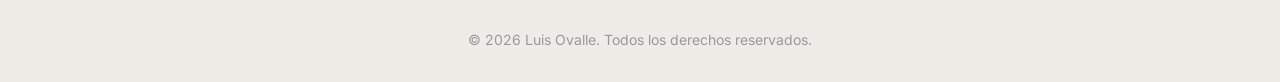
==== commit 38bd1354: "Fix indentation in contacto-ubicacion.html" ====
--- a/contacto-ubicacion.html
+++ b/contacto-ubicacion.html
@@ -152,6 +152,7 @@
     </div>
 
 </div>
+    </div>
 
     </main>
 
--- a/css/style.css
+++ b/css/style.css
@@ -1311,4 +1311,194 @@
 
 }
 
-
+/* =========================================
+   UBICACIÓN - DISEÑO RESPONSIVE
+   ========================================= */
+
+/* PANEL GENERAL */
+
+.location-panel {
+    display: grid;
+    grid-template-columns: 1fr 1fr;
+
+    background-color: #FFFFFF;
+
+    border: 1px solid var(--border-light);
+    border-radius: 16px;
+
+    overflow: hidden;
+}
+
+/* INFORMACIÓN DE LA CONSULTA */
+
+.location-info {
+    min-width: 0;
+
+    padding: 45px 35px;
+
+    display: flex;
+    flex-direction: column;
+    justify-content: center;
+}
+
+/* TÍTULO */
+
+.location-title {
+    font-size: 1.8rem;
+    margin-bottom: 12px;
+}
+
+/* DIRECCIÓN */
+
+.location-address {
+    color: var(--text-main);
+    font-weight: 500;
+    margin-bottom: 12px;
+    line-height: 1.7;
+}
+
+/* DESCRIPCIÓN */
+
+.location-description {
+    color: var(--text-light);
+    font-size: 0.92rem;
+    line-height: 1.8;
+    margin-bottom: 22px;
+}
+
+/* NOTA DE RESERVA */
+
+.location-notice {
+    background-color: var(--bg-alt);
+
+    padding: 18px;
+
+    border-radius: 8px;
+    border-left: 3px solid var(--secondary);
+}
+
+.location-notice strong {
+    color: var(--text-main);
+    font-size: 0.92rem;
+}
+
+.location-notice p {
+    color: var(--text-light);
+    font-size: 0.85rem;
+    line-height: 1.7;
+    margin-top: 4px;
+}
+
+/* CONTENEDOR DEL MAPA */
+
+.location-map {
+    position: relative;
+    min-width: 0;
+    min-height: 380px;
+
+    background-color: var(--bg-alt);
+}
+
+/* MAPA INTERACTIVO */
+
+.location-map iframe {
+    display: block;
+
+    width: 100%;
+    height: 100%;
+    min-height: 380px;
+
+    border: 0;
+}
+
+/* BOTÓN CÓMO LLEGAR */
+
+.location-directions {
+    position: absolute;
+    bottom: 18px;
+    left: 18px;
+    z-index: 2;
+
+    display: inline-flex;
+    align-items: center;
+    justify-content: center;
+
+    padding: 12px 22px;
+
+    background-color: var(--accent);
+    color: #FFFFFF;
+
+    text-decoration: none;
+    font-size: 0.9rem;
+    font-weight: 600;
+
+    border-radius: 30px;
+    box-shadow: 0 4px 14px rgba(0,0,0,0.15);
+
+    transition: background-color 0.2s ease;
+}
+
+.location-directions:hover {
+    background-color: var(--accent-hover);
+}
+
+/* =========================================
+   TABLET Y MÓVIL
+   ========================================= */
+
+@media screen and (max-width: 900px) {
+
+    /* Una columna */
+    .location-panel {
+        grid-template-columns: 1fr;
+    }
+
+    /* Información arriba */
+    .location-info {
+        padding: 30px 25px;
+    }
+
+    /* Mapa debajo */
+    .location-map {
+        height: 280px;
+        min-height: 280px;
+    }
+
+    .location-map iframe {
+        height: 100%;
+        min-height: 0;
+    }
+
+    /* Botón centrado */
+    .location-directions {
+        left: 50%;
+        bottom: 15px;
+
+        transform: translateX(-50%);
+        white-space: nowrap;
+    }
+}
+
+/* =========================================
+   MÓVILES PEQUEÑOS
+   ========================================= */
+
+@media screen and (max-width: 480px) {
+
+    .location-info {
+        padding: 26px 20px;
+    }
+
+    .location-title {
+        font-size: 1.6rem;
+    }
+
+    .location-map {
+        height: 250px;
+        min-height: 250px;
+    }
+
+}
+
+
+
